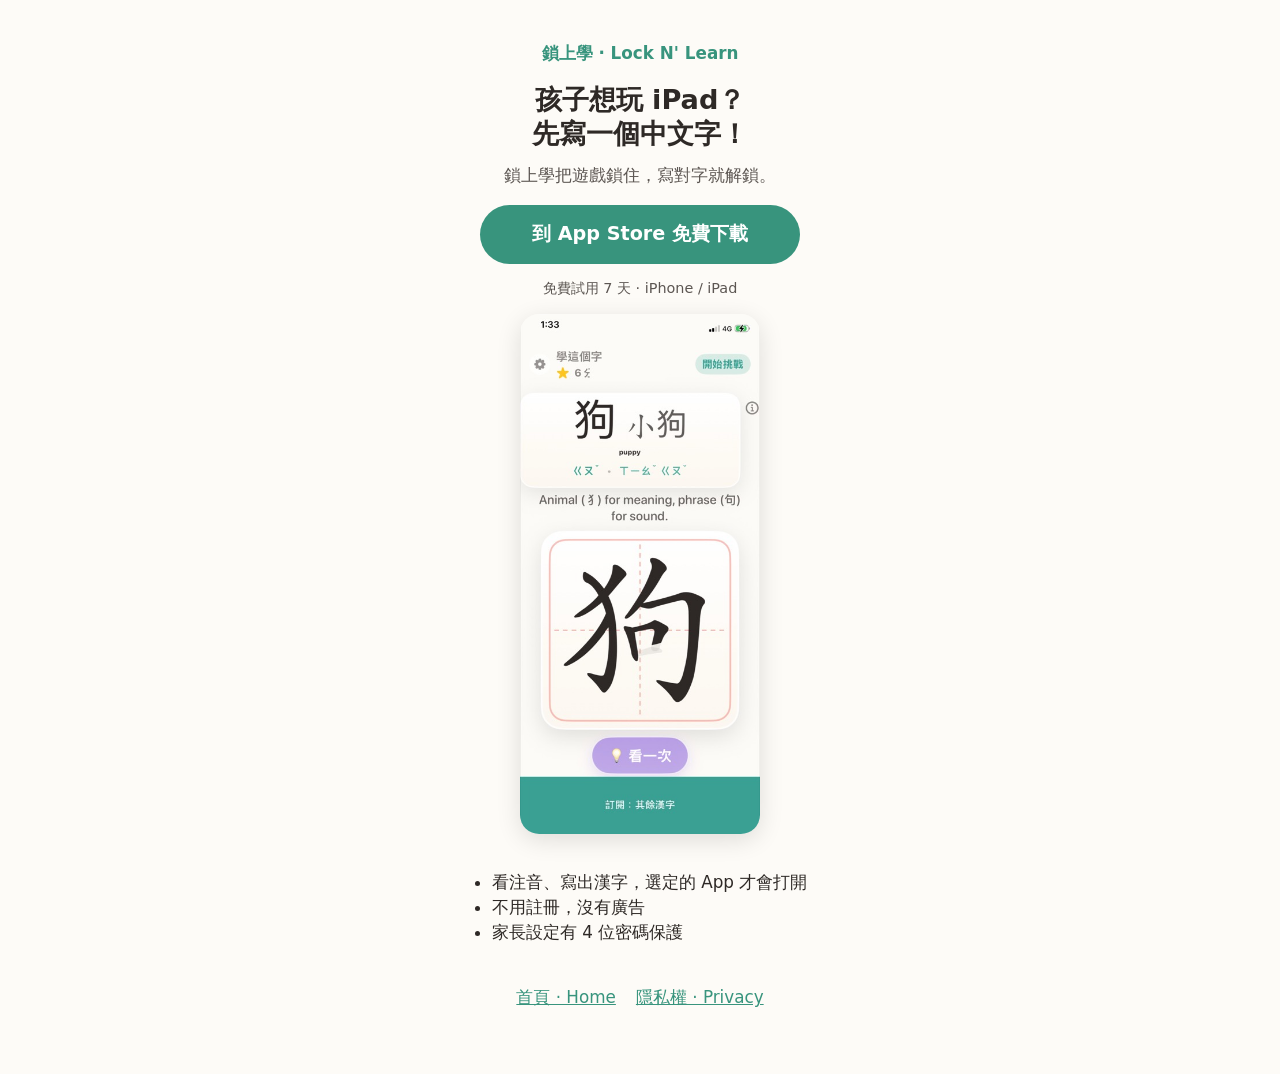
==== get.html @ b0f0f13d "Add files via upload" ====
<!DOCTYPE html>
<html lang="zh-Hant-TW">
<head>
  <meta charset="utf-8">
  <meta name="viewport" content="width=device-width, initial-scale=1">
  <title>鎖上學 · Lock N' Learn</title>
  <meta name="description" content="孩子想玩 iPad？先寫一個中文字！">
  <link rel="stylesheet" href="style.css">
  <style>
    body { text-align: center; padding-top: 1.5rem; }
    h1 { font-size: 1.7rem; }
    .shot { width: 62%; max-width: 15rem; border-radius: 1.2rem; box-shadow: 0 6px 24px rgba(0,0,0,.12); margin: .5rem auto 1.25rem; display: block; }
    .cta { display: block; background: var(--teal); color: #fff; text-decoration: none; font-weight: 700; font-size: 1.2rem; padding: .95rem 1rem; border-radius: 999px; margin: 0 auto .6rem; max-width: 20rem; }
    .small { color: var(--muted); font-size: .9rem; }
    ul { text-align: left; display: inline-block; margin: 1rem auto 0; }
    nav { justify-content: center; }
  </style>
</head>
<body>
  <p class="mark">鎖上學 · Lock N' Learn</p>
  <h1>孩子想玩 iPad？<br>先寫一個中文字！</h1>
  <p class="lede">鎖上學把遊戲鎖住，寫對字就解鎖。</p>

  <a class="cta" href="https://apps.apple.com/app/apple-store/id6811321479?pt=129418115&amp;ct=fb-ad03&amp;mt=8">到 App Store 免費下載</a>
  <p class="small">免費試用 7 天 · iPhone / iPad</p>

  <img class="shot" src="get-write.jpg" alt="鎖上學：看注音，寫出「狗」字">

  <ul>
    <li>看注音、寫出漢字，選定的 App 才會打開</li>
    <li>不用註冊，沒有廣告</li>
    <li>家長設定有 4 位密碼保護</li>
  </ul>

  <nav>
    <a href="index.html">首頁 · Home</a>
    <a href="privacy.html">隱私權 · Privacy</a>
  </nav>
</body>
</html>
---- style.css ----
:root {
  --cream: #fdfbf7;
  --ink: #2e2926;
  --muted: #5c5652;
  --teal: #38947d;
}
* { box-sizing: border-box; }
body {
  margin: 0 auto;
  max-width: 40rem;
  padding: 2rem 1.25rem 4rem;
  background: var(--cream);
  color: var(--ink);
  font: 1.05rem/1.5 system-ui, "PingFang TC", "Noto Sans TC", sans-serif;
}
.mark { font-weight: 700; color: var(--teal); }
.mark a { color: inherit; text-decoration: none; }
h1 { font-size: 1.85rem; line-height: 1.25; margin: 0.3rem 0 0.75rem; }
.lede { color: var(--muted); margin-top: 0; }
h2 { font-size: 1.1rem; margin-top: 1.75rem; }
a { color: var(--teal); }
nav { margin-top: 2.5rem; display: flex; gap: 1.25rem; }
ul { padding-left: 1.2rem; }
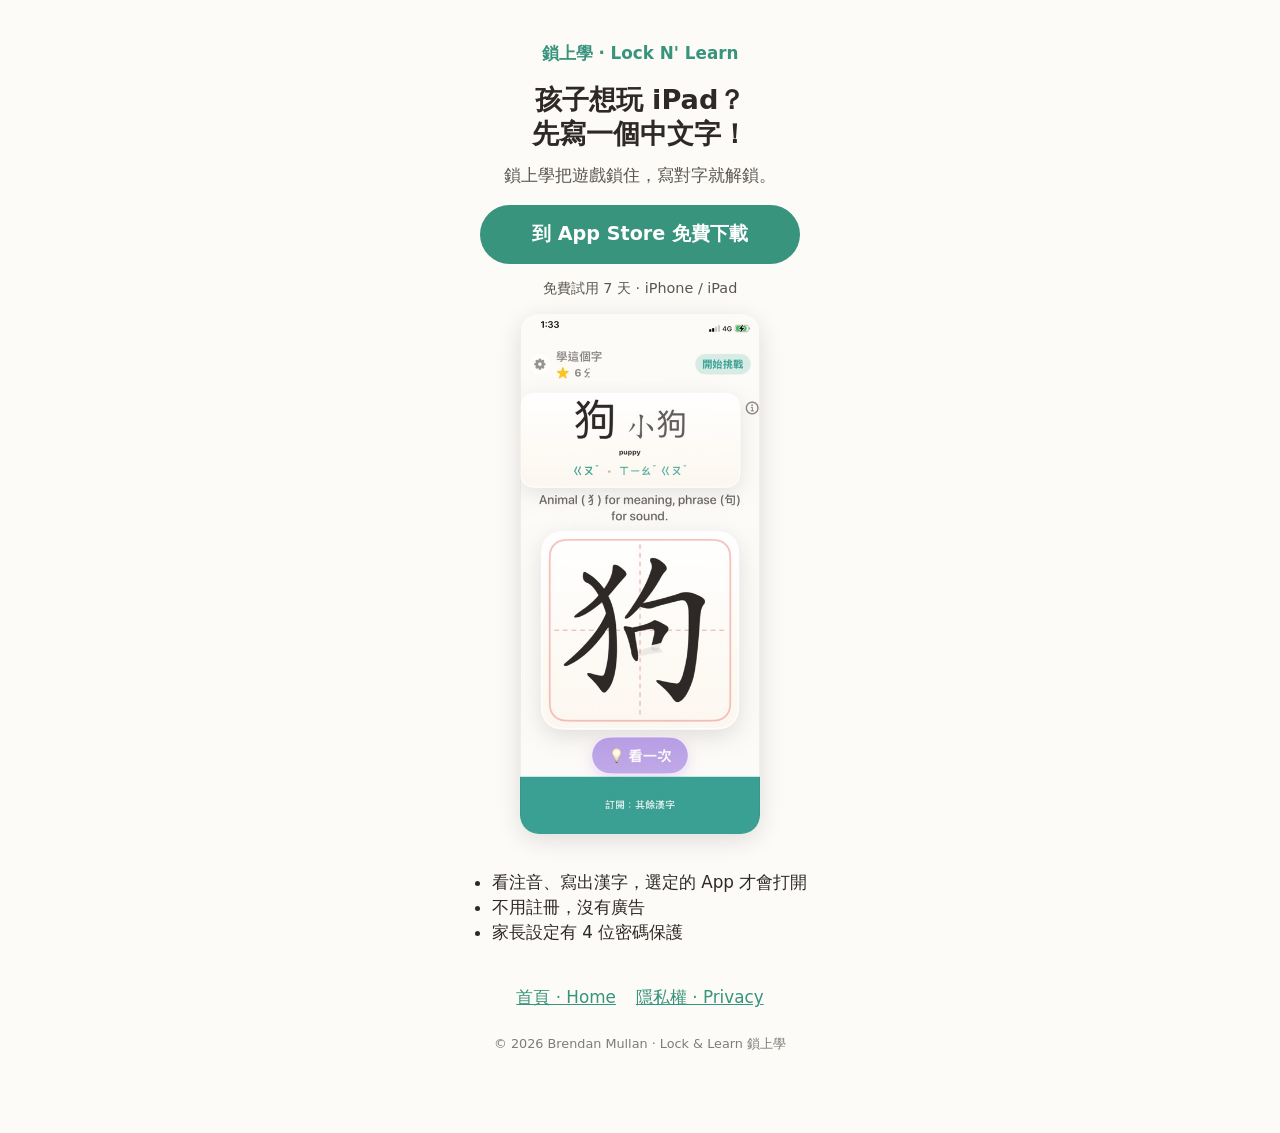
==== commit 827d3a92: "Add files via upload" ====
--- a/get.html
+++ b/get.html
@@ -36,5 +36,6 @@
     <a href="index.html">首頁 · Home</a>
     <a href="privacy.html">隱私權 · Privacy</a>
   </nav>
+  <footer><p class="owner">© 2026 Brendan Mullan · Lock &amp; Learn 鎖上學</p></footer>
 </body>
 </html>
--- a/style.css
+++ b/style.css
@@ -21,3 +21,5 @@
 a { color: var(--teal); }
 nav { margin-top: 2.5rem; display: flex; gap: 1.25rem; }
 ul { padding-left: 1.2rem; }
+
+.owner { text-align: center; font-size: 0.8rem; opacity: 0.6; margin: 1.5rem 0 1rem; }
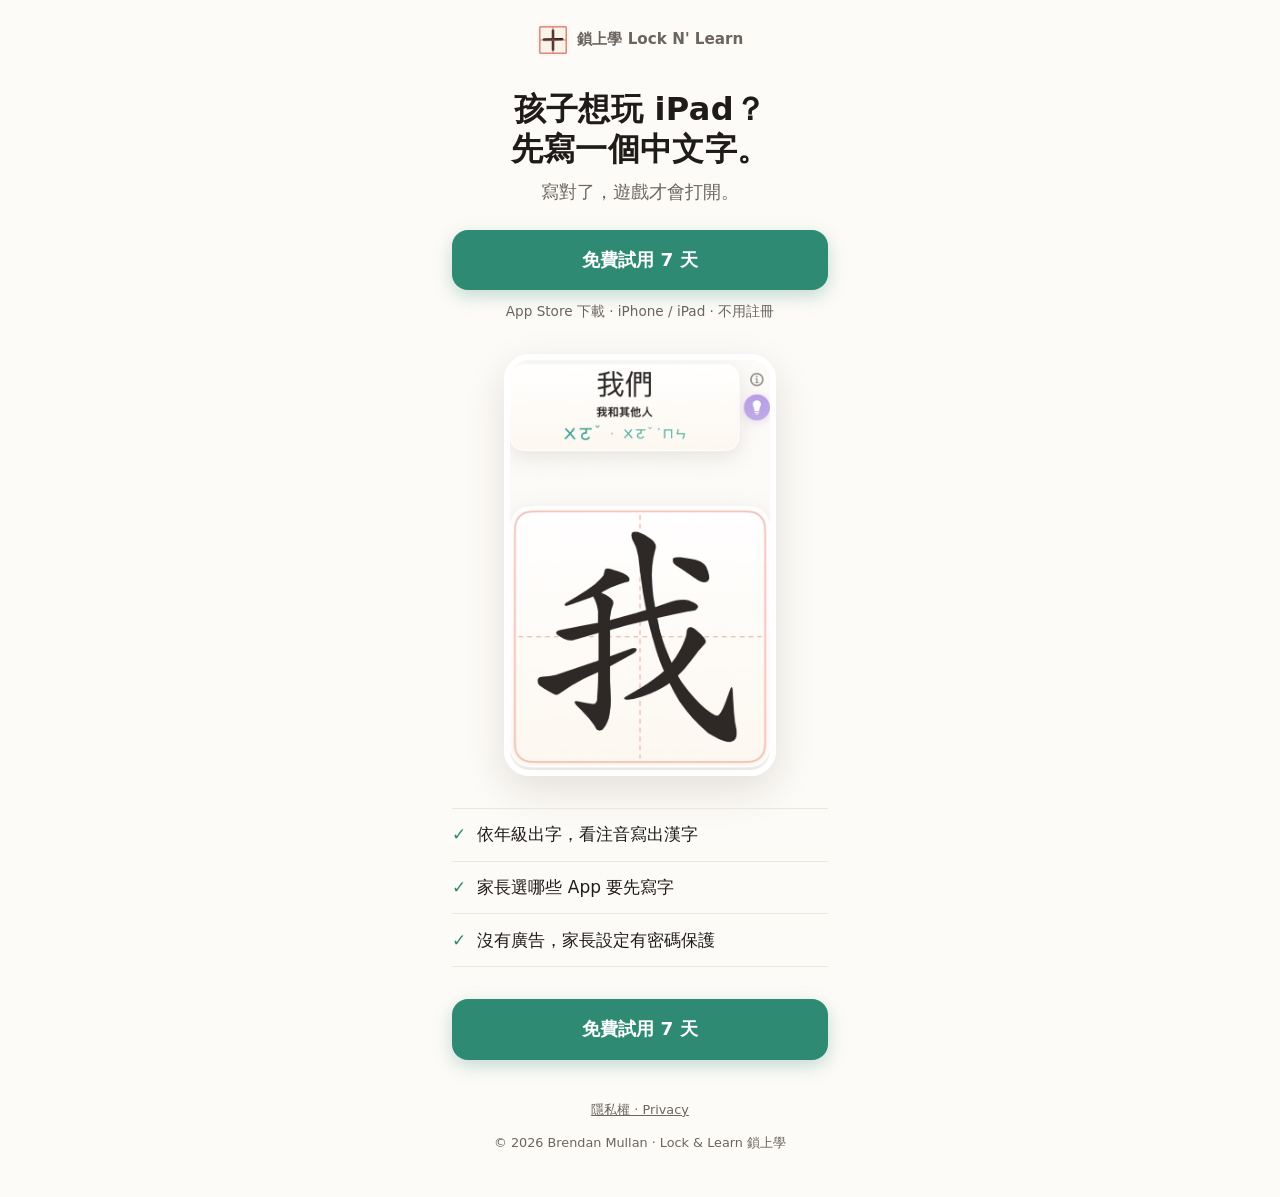
==== commit 9ab2b9f1: "Add files via upload" ====
--- a/get.html
+++ b/get.html
@@ -2,40 +2,124 @@
 <html lang="zh-Hant-TW">
 <head>
   <meta charset="utf-8">
-  <meta name="viewport" content="width=device-width, initial-scale=1">
-  <title>鎖上學 · Lock N' Learn</title>
-  <meta name="description" content="孩子想玩 iPad？先寫一個中文字！">
-  <link rel="stylesheet" href="style.css">
+  <meta name="viewport" content="width=device-width, initial-scale=1, viewport-fit=cover">
+  <title>鎖上學 · 先寫字，再玩 iPad</title>
+  <meta name="description" content="孩子想玩 iPad？先寫一個中文字。寫對了，遊戲才會打開。免費試用 7 天。">
+  <meta name="theme-color" content="#fdfbf7">
+  <meta property="og:title" content="鎖上學 · 先寫字，再玩 iPad">
+  <meta property="og:description" content="孩子想玩 iPad？先寫一個中文字。免費試用 7 天。">
+  <meta property="og:image" content="https://smaggmeron-code.github.io/Lock-n-Learn/get-wo.jpg">
+  <link rel="apple-touch-icon" href="get-icon.png">
+  <link rel="icon" href="get-icon.png">
   <style>
-    body { text-align: center; padding-top: 1.5rem; }
-    h1 { font-size: 1.7rem; }
-    .shot { width: 62%; max-width: 15rem; border-radius: 1.2rem; box-shadow: 0 6px 24px rgba(0,0,0,.12); margin: .5rem auto 1.25rem; display: block; }
-    .cta { display: block; background: var(--teal); color: #fff; text-decoration: none; font-weight: 700; font-size: 1.2rem; padding: .95rem 1rem; border-radius: 999px; margin: 0 auto .6rem; max-width: 20rem; }
-    .small { color: var(--muted); font-size: .9rem; }
-    ul { text-align: left; display: inline-block; margin: 1rem auto 0; }
-    nav { justify-content: center; }
+    :root {
+      --bg: #fdfbf7;
+      --ink: #1f1b18;
+      --muted: #6b645f;
+      --teal: #2f8a73;
+      --teal-dark: #24705d;
+      --line: #ece6dd;
+    }
+    * { box-sizing: border-box; }
+    html { -webkit-text-size-adjust: 100%; }
+    body {
+      margin: 0;
+      background: var(--bg);
+      color: var(--ink);
+      font: 17px/1.55 -apple-system, BlinkMacSystemFont, "PingFang TC", "Noto Sans TC", system-ui, sans-serif;
+      text-align: center;
+    }
+    main { max-width: 26rem; margin: 0 auto; padding: 1.5rem 1.25rem 2.5rem; }
+
+    .brand { display: inline-flex; align-items: center; gap: .55rem; font-weight: 600; font-size: .95rem; color: var(--muted); }
+    .brand img { width: 2rem; height: 2rem; border-radius: .5rem; }
+
+    h1 { font-size: 2rem; line-height: 1.25; letter-spacing: .01em; margin: 1.6rem 0 .6rem; font-weight: 800; }
+    .sub { color: var(--muted); font-size: 1.1rem; margin: 0 0 1.5rem; }
+
+    .cta {
+      display: block;
+      background: var(--teal);
+      color: #fff;
+      text-decoration: none;
+      font-weight: 700;
+      font-size: 1.15rem;
+      padding: 1rem 1.25rem;
+      border-radius: 1rem;
+      box-shadow: 0 6px 18px rgba(47,138,115,.28);
+      transition: background .15s, transform .1s;
+    }
+    .cta:hover { background: var(--teal-dark); }
+    .cta:active { transform: scale(.98); }
+    .note { color: var(--muted); font-size: .85rem; margin: .65rem 0 0; }
+
+    .shot {
+      display: block;
+      width: 78%;
+      max-width: 17rem;
+      height: auto;
+      margin: 2rem auto 0;
+      border-radius: 1.6rem;
+      border: 6px solid #fff;
+      box-shadow: 0 14px 40px rgba(31,27,24,.12);
+    }
+
+    .points { list-style: none; padding: 0; margin: 2rem 0 0; text-align: left; }
+    .points li { display: flex; gap: .7rem; align-items: baseline; padding: .8rem 0; border-top: 1px solid var(--line); }
+    .points li:last-child { border-bottom: 1px solid var(--line); }
+    .points li::before { content: "✓"; color: var(--teal); font-weight: 800; }
+
+    .again { margin-top: 2rem; }
+
+    footer { color: var(--muted); font-size: .8rem; padding: 0 1.25rem calc(2rem + env(safe-area-inset-bottom)); }
+    footer a { color: inherit; }
   </style>
 </head>
 <body>
-  <p class="mark">鎖上學 · Lock N' Learn</p>
-  <h1>孩子想玩 iPad？<br>先寫一個中文字！</h1>
-  <p class="lede">鎖上學把遊戲鎖住，寫對字就解鎖。</p>
+  <main>
+    <div class="brand"><img src="get-icon.png" alt="" width="32" height="32">鎖上學 Lock N' Learn</div>
 
-  <a class="cta" href="https://apps.apple.com/app/apple-store/id6811321479?pt=129418115&amp;ct=fb-ad03&amp;mt=8">到 App Store 免費下載</a>
-  <p class="small">免費試用 7 天 · iPhone / iPad</p>
+    <h1>孩子想玩 iPad？<br>先寫一個中文字。</h1>
+    <p class="sub">寫對了，遊戲才會打開。</p>
 
-  <img class="shot" src="get-write.jpg" alt="鎖上學：看注音，寫出「狗」字">
+    <a class="cta" data-tap="top" href="https://apps.apple.com/app/apple-store/id6811321479?pt=129418115&amp;ct=fb-ad03&amp;mt=8">免費試用 7 天</a>
+    <p class="note">App Store 下載 · iPhone / iPad · 不用註冊</p>
 
-  <ul>
-    <li>看注音、寫出漢字，選定的 App 才會打開</li>
-    <li>不用註冊，沒有廣告</li>
-    <li>家長設定有 4 位密碼保護</li>
-  </ul>
+    <img class="shot" src="get-wo.jpg" width="571" height="900" alt="鎖上學：看注音，寫出「我」字">
 
-  <nav>
-    <a href="index.html">首頁 · Home</a>
+    <ul class="points">
+      <li>依年級出字，看注音寫出漢字</li>
+      <li>家長選哪些 App 要先寫字</li>
+      <li>沒有廣告，家長設定有密碼保護</li>
+    </ul>
+
+    <div class="again">
+      <a class="cta" data-tap="bottom" href="https://apps.apple.com/app/apple-store/id6811321479?pt=129418115&amp;ct=fb-ad03&amp;mt=8">免費試用 7 天</a>
+    </div>
+  </main>
+
+  <footer>
     <a href="privacy.html">隱私權 · Privacy</a>
-  </nav>
-  <footer><p class="owner">© 2026 Brendan Mullan · Lock &amp; Learn 鎖上學</p></footer>
+    <p class="owner">© 2026 Brendan Mullan · Lock &amp; Learn 鎖上學</p>
+  </footer>
+
+  <script>
+    // Simple counts, no cookies: page visits and App Store button taps.
+    (function () {
+      var host = location.hostname;
+      if (!/github\.io$/.test(host)) return; // don't count local previews
+      var base = "https://abacus.jasoncameron.dev/hit/locknlearn-tw/";
+      function hit(key) {
+        try { fetch(base + key, { mode: "no-cors", keepalive: true }); } catch (e) {}
+      }
+      hit("get-view");
+      document.querySelectorAll("[data-tap]").forEach(function (a) {
+        a.addEventListener("click", function () {
+          hit("get-tap");
+          hit("get-tap-" + a.getAttribute("data-tap"));
+        });
+      });
+    })();
+  </script>
 </body>
 </html>
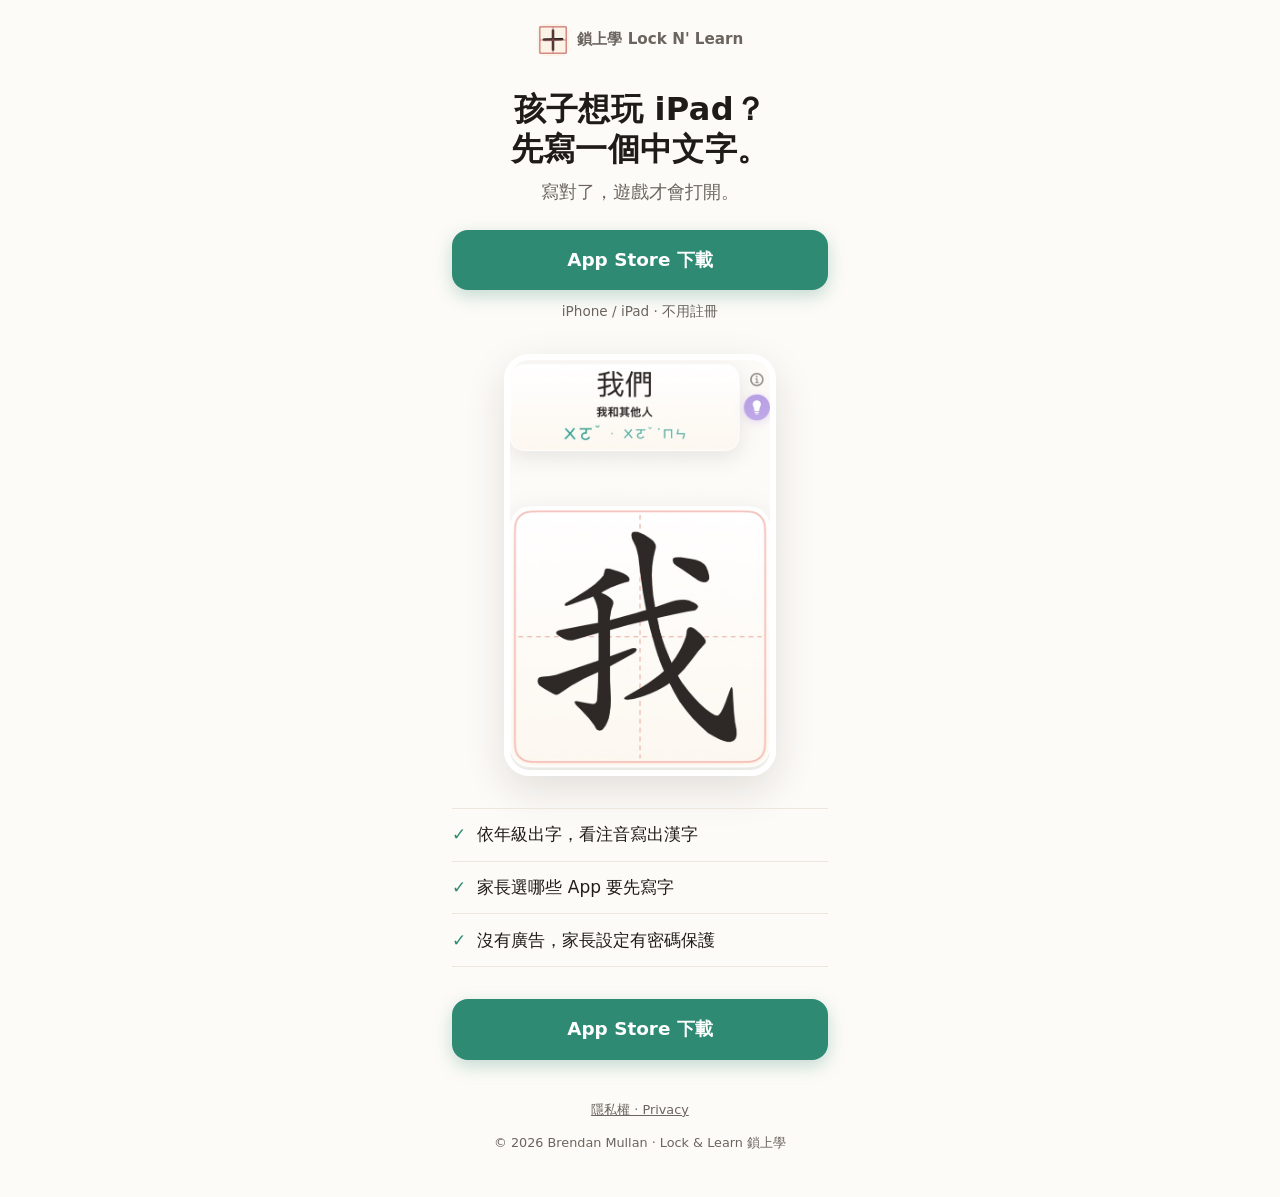
==== commit 52c61b36: "Add files via upload" ====
--- a/get.html
+++ b/get.html
@@ -4,10 +4,10 @@
   <meta charset="utf-8">
   <meta name="viewport" content="width=device-width, initial-scale=1, viewport-fit=cover">
   <title>鎖上學 · 先寫字，再玩 iPad</title>
-  <meta name="description" content="孩子想玩 iPad？先寫一個中文字。寫對了，遊戲才會打開。免費試用 7 天。">
+  <meta name="description" content="孩子想玩 iPad？先寫一個中文字。寫對了，遊戲才會打開。">
   <meta name="theme-color" content="#fdfbf7">
   <meta property="og:title" content="鎖上學 · 先寫字，再玩 iPad">
-  <meta property="og:description" content="孩子想玩 iPad？先寫一個中文字。免費試用 7 天。">
+  <meta property="og:description" content="孩子想玩 iPad？先寫一個中文字。">
   <meta property="og:image" content="https://smaggmeron-code.github.io/Lock-n-Learn/get-wo.jpg">
   <link rel="apple-touch-icon" href="get-icon.png">
   <link rel="icon" href="get-icon.png">
@@ -82,8 +82,8 @@
     <h1>孩子想玩 iPad？<br>先寫一個中文字。</h1>
     <p class="sub">寫對了，遊戲才會打開。</p>
 
-    <a class="cta" data-tap="top" href="https://apps.apple.com/app/apple-store/id6811321479?pt=129418115&amp;ct=fb-ad03&amp;mt=8">免費試用 7 天</a>
-    <p class="note">App Store 下載 · iPhone / iPad · 不用註冊</p>
+    <a class="cta" data-tap="top" href="https://apps.apple.com/app/apple-store/id6811321479?pt=129418115&amp;ct=fb-ad03&amp;mt=8">App Store 下載</a>
+    <p class="note">iPhone / iPad · 不用註冊</p>
 
     <img class="shot" src="get-wo.jpg" width="571" height="900" alt="鎖上學：看注音，寫出「我」字">
 
@@ -94,7 +94,7 @@
     </ul>
 
     <div class="again">
-      <a class="cta" data-tap="bottom" href="https://apps.apple.com/app/apple-store/id6811321479?pt=129418115&amp;ct=fb-ad03&amp;mt=8">免費試用 7 天</a>
+      <a class="cta" data-tap="bottom" href="https://apps.apple.com/app/apple-store/id6811321479?pt=129418115&amp;ct=fb-ad03&amp;mt=8">App Store 下載</a>
     </div>
   </main>
 
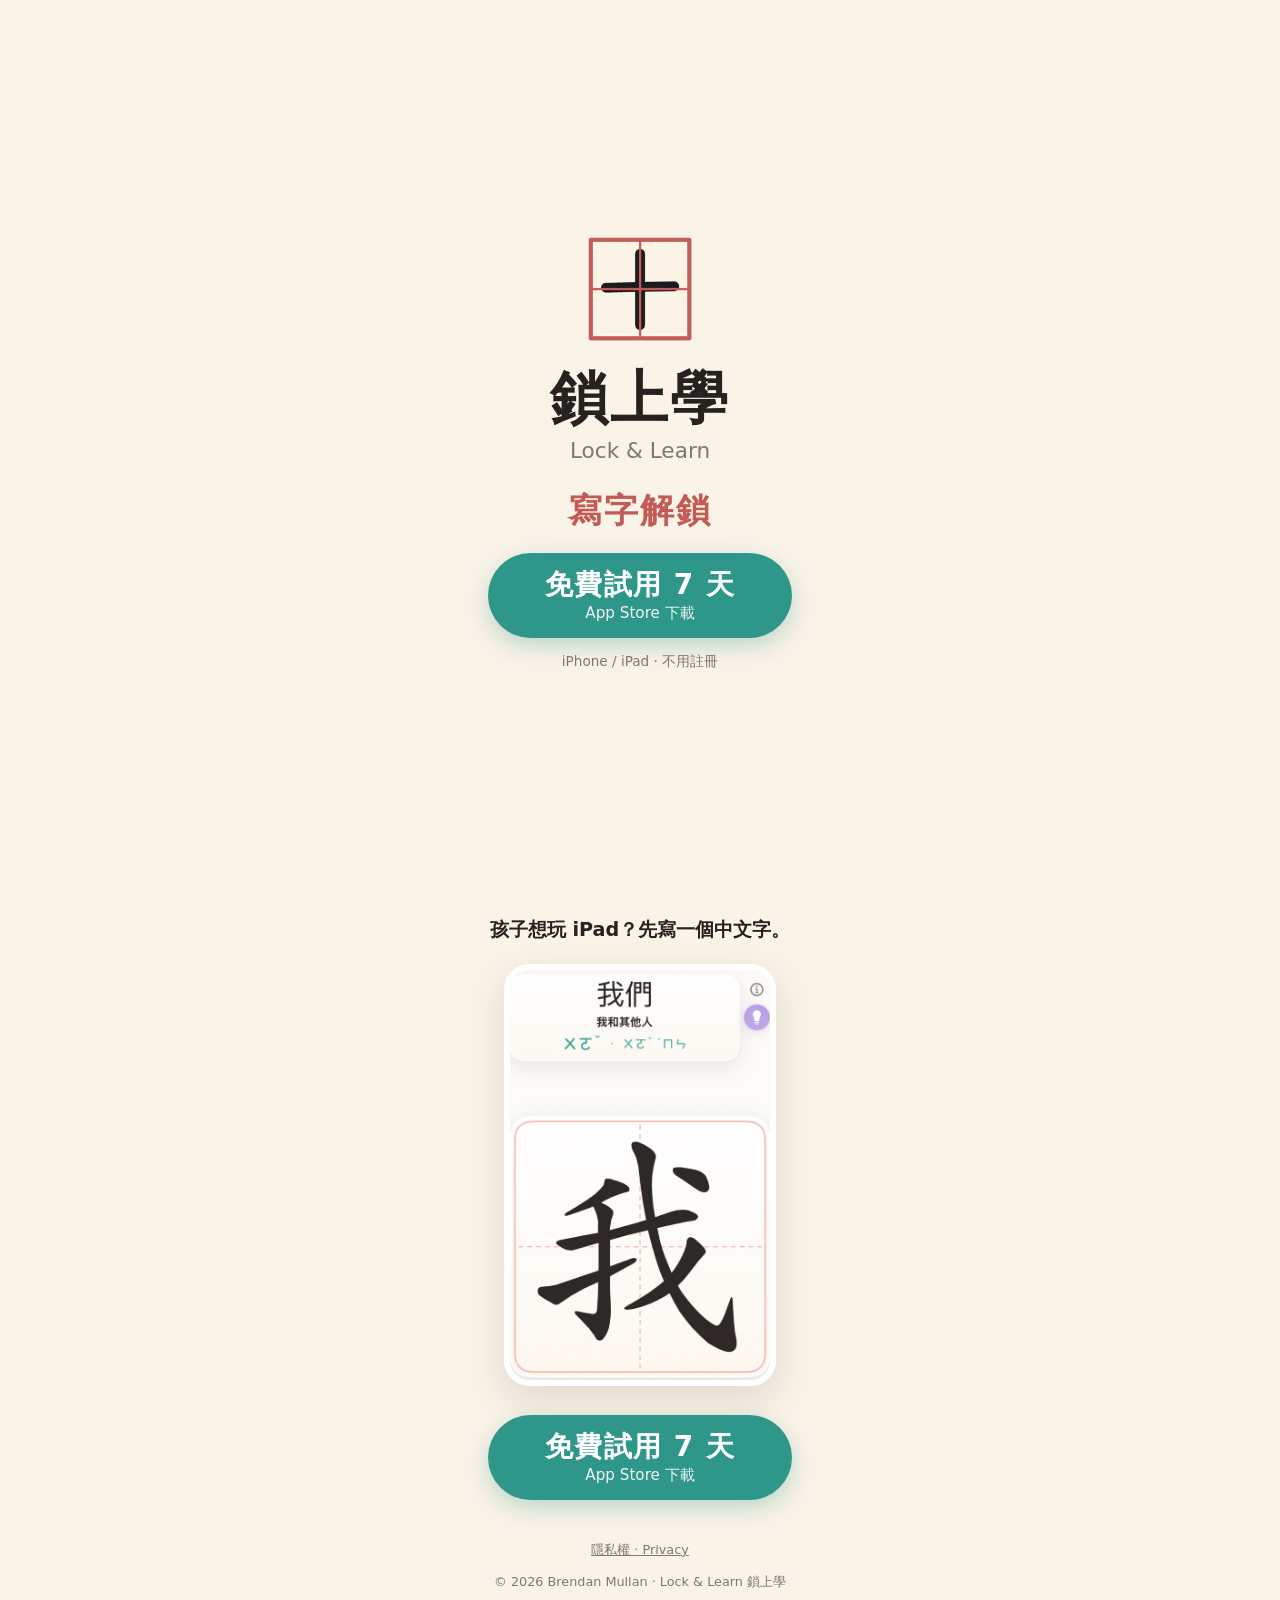
==== commit 38700e14: "Landing page v3: end-card look, one App Store button" ====
--- a/get.html
+++ b/get.html
@@ -3,22 +3,22 @@
 <head>
   <meta charset="utf-8">
   <meta name="viewport" content="width=device-width, initial-scale=1, viewport-fit=cover">
-  <title>鎖上學 · 先寫字，再玩 iPad</title>
+  <title>鎖上學 · 寫字解鎖</title>
   <meta name="description" content="孩子想玩 iPad？先寫一個中文字。寫對了，遊戲才會打開。">
-  <meta name="theme-color" content="#fdfbf7">
-  <meta property="og:title" content="鎖上學 · 先寫字，再玩 iPad">
+  <meta name="theme-color" content="#faf3e8">
+  <meta property="og:title" content="鎖上學 · 寫字解鎖">
   <meta property="og:description" content="孩子想玩 iPad？先寫一個中文字。">
   <meta property="og:image" content="https://smaggmeron-code.github.io/Lock-n-Learn/get-wo.jpg">
   <link rel="apple-touch-icon" href="get-icon.png">
   <link rel="icon" href="get-icon.png">
   <style>
     :root {
-      --bg: #fdfbf7;
-      --ink: #1f1b18;
-      --muted: #6b645f;
-      --teal: #2f8a73;
-      --teal-dark: #24705d;
-      --line: #ece6dd;
+      --bg: #faf3e8;
+      --ink: #26221f;
+      --grey: #7d7873;
+      --red: #c25a55;
+      --teal: #2f978a;
+      --teal-dark: #267e73;
     }
     * { box-sizing: border-box; }
     html { -webkit-text-size-adjust: 100%; }
@@ -26,77 +26,81 @@
       margin: 0;
       background: var(--bg);
       color: var(--ink);
-      font: 17px/1.55 -apple-system, BlinkMacSystemFont, "PingFang TC", "Noto Sans TC", system-ui, sans-serif;
+      font: 17px/1.5 -apple-system, BlinkMacSystemFont, "PingFang TC", "Noto Sans TC", system-ui, sans-serif;
       text-align: center;
     }
-    main { max-width: 26rem; margin: 0 auto; padding: 1.5rem 1.25rem 2.5rem; }
-
-    .brand { display: inline-flex; align-items: center; gap: .55rem; font-weight: 600; font-size: .95rem; color: var(--muted); }
-    .brand img { width: 2rem; height: 2rem; border-radius: .5rem; }
-
-    h1 { font-size: 2rem; line-height: 1.25; letter-spacing: .01em; margin: 1.6rem 0 .6rem; font-weight: 800; }
-    .sub { color: var(--muted); font-size: 1.1rem; margin: 0 0 1.5rem; }
+    /* First screen = the video's end card, so the tap feels like the same ad continuing. */
+    .card {
+      min-height: 100svh;
+      display: flex;
+      flex-direction: column;
+      align-items: center;
+      justify-content: center;
+      padding: 2rem 1.25rem calc(2rem + env(safe-area-inset-bottom));
+    }
+    .icon { width: 7.5rem; height: 7.5rem; border-radius: 1.7rem; }
+    h1 { font-size: 3.6rem; line-height: 1.1; font-weight: 900; letter-spacing: .04em; margin: 1.1rem 0 .3rem; }
+    .en { color: var(--grey); font-size: 1.35rem; margin: 0; }
+    .tag { color: var(--red); font-size: 2.1rem; font-weight: 900; letter-spacing: .06em; margin: 1.2rem 0 1rem; }
 
     .cta {
       display: block;
+      width: 100%;
+      max-width: 19rem;
       background: var(--teal);
       color: #fff;
       text-decoration: none;
-      font-weight: 700;
-      font-size: 1.15rem;
-      padding: 1rem 1.25rem;
-      border-radius: 1rem;
-      box-shadow: 0 6px 18px rgba(47,138,115,.28);
+      border-radius: 999px;
+      padding: .9rem 1.5rem .8rem;
+      box-shadow: 0 8px 22px rgba(47,151,138,.3);
       transition: background .15s, transform .1s;
     }
     .cta:hover { background: var(--teal-dark); }
-    .cta:active { transform: scale(.98); }
-    .note { color: var(--muted); font-size: .85rem; margin: .65rem 0 0; }
+    .cta:active { transform: scale(.97); }
+    .cta b { display: block; font-size: 1.75rem; font-weight: 900; letter-spacing: .05em; line-height: 1.25; }
+    .cta span { display: block; font-size: .95rem; opacity: .92; }
+    .note { color: var(--grey); font-size: .85rem; margin: .8rem 0 0; }
 
+    /* Below the fold: one picture, one line, the same button again. */
+    .more { max-width: 26rem; margin: 0 auto; padding: 1rem 1.25rem 2.5rem; }
+    .more p { font-size: 1.2rem; font-weight: 700; margin: 0 0 1.2rem; }
     .shot {
       display: block;
       width: 78%;
       max-width: 17rem;
       height: auto;
-      margin: 2rem auto 0;
+      margin: 0 auto 1.8rem;
       border-radius: 1.6rem;
       border: 6px solid #fff;
       box-shadow: 0 14px 40px rgba(31,27,24,.12);
     }
+    .more .cta { margin: 0 auto; }
 
-    .points { list-style: none; padding: 0; margin: 2rem 0 0; text-align: left; }
-    .points li { display: flex; gap: .7rem; align-items: baseline; padding: .8rem 0; border-top: 1px solid var(--line); }
-    .points li:last-child { border-bottom: 1px solid var(--line); }
-    .points li::before { content: "✓"; color: var(--teal); font-weight: 800; }
-
-    .again { margin-top: 2rem; }
-
-    footer { color: var(--muted); font-size: .8rem; padding: 0 1.25rem calc(2rem + env(safe-area-inset-bottom)); }
+    footer { color: var(--grey); font-size: .8rem; padding: 0 1.25rem calc(2rem + env(safe-area-inset-bottom)); }
     footer a { color: inherit; }
   </style>
 </head>
 <body>
-  <main>
-    <div class="brand"><img src="get-icon.png" alt="" width="32" height="32">鎖上學 Lock N' Learn</div>
+  <section class="card">
+    <img class="icon" src="get-icon.png" alt="" width="120" height="120">
+    <h1>鎖上學</h1>
+    <p class="en">Lock &amp; Learn</p>
+    <p class="tag">寫字解鎖</p>
+    <a class="cta" data-tap="top" href="https://apps.apple.com/app/apple-store/id6811321479?pt=129418115&amp;ct=fb-ad03&amp;mt=8">
+      <b>免費試用 7 天</b>
+      <span>App Store 下載</span>
+    </a>
+    <p class="note">iPhone / iPad · 不用註冊</p>
+  </section>
 
-    <h1>孩子想玩 iPad？<br>先寫一個中文字。</h1>
-    <p class="sub">寫對了，遊戲才會打開。</p>
-
-    <a class="cta" data-tap="top" href="https://apps.apple.com/app/apple-store/id6811321479?pt=129418115&amp;ct=fb-ad03&amp;mt=8">App Store 下載</a>
-    <p class="note">iPhone / iPad · 不用註冊</p>
-
+  <section class="more">
+    <p>孩子想玩 iPad？先寫一個中文字。</p>
     <img class="shot" src="get-wo.jpg" width="571" height="900" alt="鎖上學：看注音，寫出「我」字">
-
-    <ul class="points">
-      <li>依年級出字，看注音寫出漢字</li>
-      <li>家長選哪些 App 要先寫字</li>
-      <li>沒有廣告，家長設定有密碼保護</li>
-    </ul>
-
-    <div class="again">
-      <a class="cta" data-tap="bottom" href="https://apps.apple.com/app/apple-store/id6811321479?pt=129418115&amp;ct=fb-ad03&amp;mt=8">App Store 下載</a>
-    </div>
-  </main>
+    <a class="cta" data-tap="bottom" href="https://apps.apple.com/app/apple-store/id6811321479?pt=129418115&amp;ct=fb-ad03&amp;mt=8">
+      <b>免費試用 7 天</b>
+      <span>App Store 下載</span>
+    </a>
+  </section>
 
   <footer>
     <a href="privacy.html">隱私權 · Privacy</a>
@@ -104,7 +108,7 @@
   </footer>
 
   <script>
-    // Simple counts, no cookies: page visits and App Store button taps.
+    // Anonymous counts only: no cookies, nothing sent to Meta.
     (function () {
       var host = location.hostname;
       if (!/github\.io$/.test(host)) return; // don't count local previews
